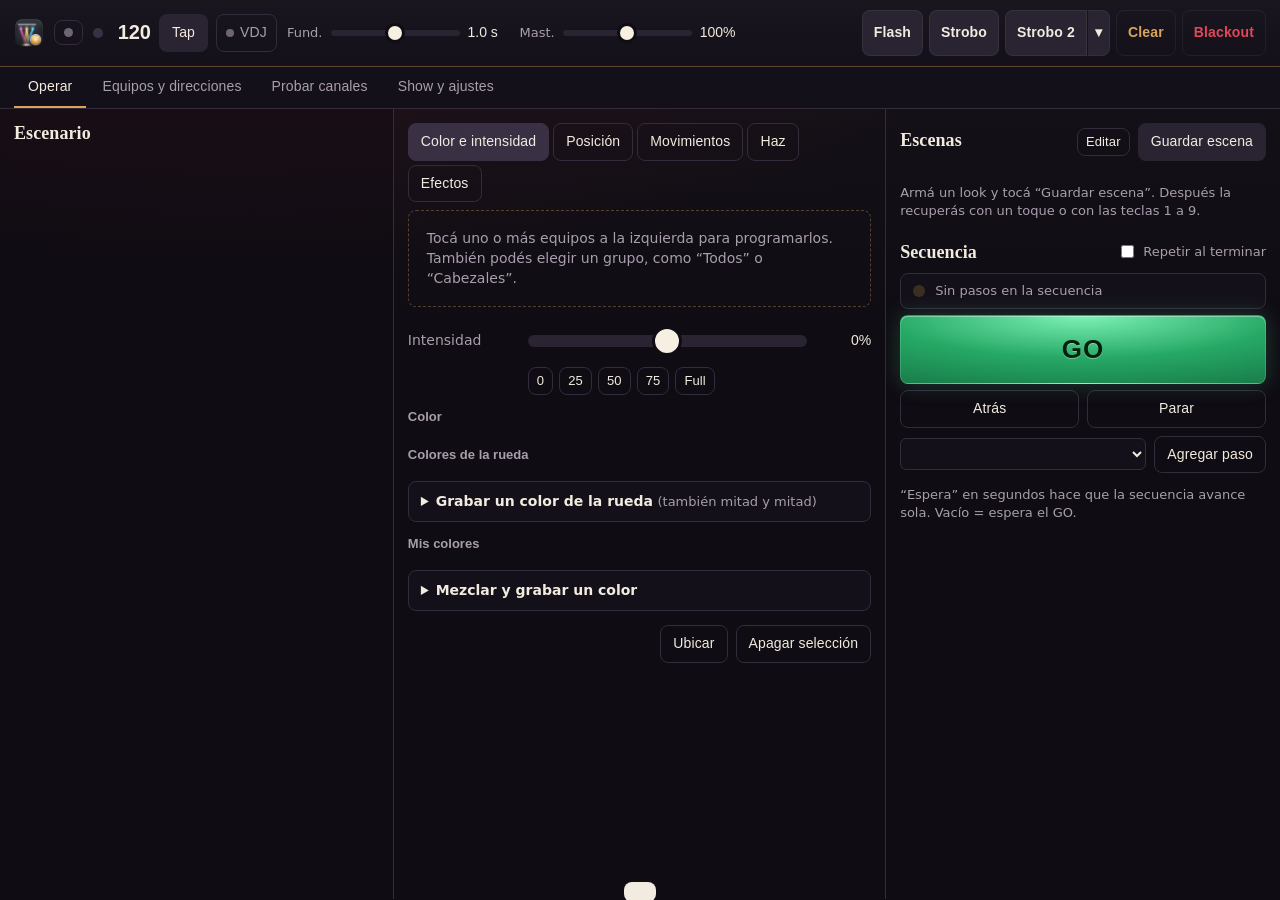
==== web/index.html @ a9be262e "Colores de la rueda con medios colores, mis colores, efectos nuevos y escenario con truss - Móviles:" ====
<!doctype html>
<html lang="es">
<head>
<meta charset="utf-8">
<meta name="viewport" content="width=device-width, initial-scale=1">
<meta name="theme-color" content="#0f0c13">
<title>Renacer LightShow</title>
<link rel="icon" type="image/png" href="favicon.png">
<link rel="apple-touch-icon" href="icono.png">
<link rel="stylesheet" href="style.css">
</head>
<body>

<header id="top">
  <div id="brand"><img src="icono.png" alt=""><span class="bname">Renacer LightShow</span></div>
  <button id="out" title="Estado de la interfaz DMX"><span class="dot"></span><span id="outLbl">Conectando…</span></button>

  <div class="topgroup" title="Tempo para los efectos">
    <span id="beat"></span><span id="bpm">120</span><span class="lbl bpmlbl">BPM</span>
    <button id="btnTap" title="Tocá al ritmo de la música (tecla T)">Tap</button>
    <button id="btnSync" class="syncbtn" aria-pressed="false" title="Seguir el tempo de VirtualDJ"><span class="sdot"></span>VDJ</button>
  </div>
  <div class="topgroup" title="Tiempo de fundido al cambiar de escena">
    <span class="lbl" data-short="Fund.">Fundido</span>
    <input type="range" id="fade" class="mini-range" min="0" max="10" step="0.1">
    <span id="fadeVal">1.0 s</span>
  </div>
  <div class="topgroup" title="Intensidad general de todas las luces">
    <span class="lbl" data-short="Mast.">Master</span>
    <input type="range" id="master" class="mini-range" min="0" max="1" step="0.01">
    <span id="masterVal">100%</span>
  </div>

  <div id="holds">
    <button id="btnFlash" title="Mantener: todo blanco a full (tecla F)">Flash</button>
    <button id="btnStrobe" title="Mantener: todo en strobo (tecla S)">Strobo</button>
    <span class="s2wrap">
      <button id="btnStrobe2" title="Mantener: strobo al ritmo que elijas (tecla A)">Strobo 2</button>
      <button id="btnS2Cfg" class="s2cfg" title="Ajustar el ritmo del Strobo 2" aria-expanded="false" aria-controls="s2Pop">▾</button>
      <div id="s2Pop" class="s2pop" hidden>
        <h3>Ritmo del Strobo 2</h3>
        <label class="row"><input type="radio" name="s2mode" value="sync"> Al tempo</label>
        <div class="row s2divs">
          <button class="small ghost" data-s2div="0.5">Cada 2 tiempos</button>
          <button class="small ghost" data-s2div="1">1 por tiempo</button>
          <button class="small ghost" data-s2div="2">2 por tiempo</button>
          <button class="small ghost" data-s2div="4">4 por tiempo</button>
        </div>
        <label class="row"><input type="radio" name="s2mode" value="free"> Libre</label>
        <div class="slider"><label for="s2hz">Velocidad</label><input type="range" id="s2hz" min="0.5" max="12" step="0.5"><output id="s2hzVal"></output></div>
        <label class="row"><input type="checkbox" id="s2white"> Destellos en blanco</label>
        <p class="hint" id="s2rate"></p>
      </div>
    </span>
    <button id="btnClear" title="Vuelve todo a cero, como recién abierto. Se puede deshacer.">Clear</button>
    <button id="btnBlackout" title="Apaga todo hasta que lo vuelvas a tocar (tecla B)">Blackout</button>
  </div>
</header>

<nav id="tabs">
  <button data-view="operar" class="on">Operar</button>
  <button data-view="patch">Equipos y direcciones</button>
  <button data-view="probar">Probar canales</button>
  <button data-view="show">Show y ajustes</button>
</nav>

<main>
  <!-- ======================================================= OPERAR -->
  <section id="operar" class="view on">
    <div class="col">
      <div class="colhead"><h2>Escenario</h2><span class="hint" id="selCount"></span></div>
      <div class="chips" id="groupChips"></div>
      <div id="tileGroups"></div>
    </div>

    <div class="col">
      <div id="progTabs">
        <button data-p="color" class="on">Color e intensidad</button>
        <button data-p="pos">Posición</button>
        <button data-p="mov">Movimientos</button>
        <button data-p="haz">Haz</button>
        <button data-p="fx">Efectos</button>
      </div>
      <p class="selkind" id="selKind"></p>
      <div class="emptysel" id="noSel">Tocá uno o más equipos a la izquierda para programarlos. También podés elegir un grupo, como “Todos” o “Cabezales”.</div>

      <div class="ppanel on" data-p="color">
        <div class="slider big"><label for="dim">Intensidad</label><input type="range" id="dim" min="0" max="1" step="0.005"><output id="dimVal">0%</output></div>
        <div class="pct">
          <button class="small ghost" data-dim="0">0</button>
          <button class="small ghost" data-dim="0.25">25</button>
          <button class="small ghost" data-dim="0.5">50</button>
          <button class="small ghost" data-dim="0.75">75</button>
          <button class="small ghost" data-dim="1">Full</button>
        </div>
        <div id="palBox">
          <h3>Color</h3>
          <div class="swatches" id="palette"></div>
        </div>

        <div id="wheelBox">
          <h3>Colores de la rueda</h3>
          <div class="swatches" id="wheelSw"></div>
          <details class="box recbox" id="wheelRec">
            <summary><b>Grabar un color de la rueda</b> <span class="hint">(también mitad y mitad)</span></summary>
            <p class="hint">Mové la rueda hasta ver el color que querés y ponele nombre. Para los medios colores elegí también el segundo.</p>
            <div class="row wdial">
              <button class="small ghost" data-wrstep="-5">−5</button><button class="small ghost" data-wrstep="-1">−1</button>
              <input type="range" min="0" max="255" value="0" id="wrVal" class="grow">
              <button class="small ghost" data-wrstep="1">+1</button><button class="small ghost" data-wrstep="5">+5</button>
              <output class="addr" id="wrOut">0</output>
            </div>
            <div class="row" style="margin-top:8px">
              <select id="wrC1"></select>
              <label class="hint" for="wrC2">y</label>
              <select id="wrC2"></select>
              <button id="btnWrSave">Grabar color</button>
              <button class="ghost" id="btnWrCancel">Cancelar</button>
            </div>
          </details>
        </div>

        <div id="mineBox">
          <h3>Mis colores</h3>
          <div class="swatches" id="mySw"></div>
          <details class="box recbox" id="mixRec">
            <summary><b>Mezclar y grabar un color</b></summary>
            <div class="slider"><label for="mixR">Rojo</label><input type="range" id="mixR" min="0" max="1" step="0.005" data-mix="r"><output></output></div>
            <div class="slider"><label for="mixG">Verde</label><input type="range" id="mixG" min="0" max="1" step="0.005" data-mix="g"><output></output></div>
            <div class="slider"><label for="mixB">Azul</label><input type="range" id="mixB" min="0" max="1" step="0.005" data-mix="b"><output></output></div>
            <div class="slider"><label for="mixW">Blanco</label><input type="range" id="mixW" min="0" max="1" step="0.005" data-mix="w"><output></output></div>
            <div class="row" style="margin-top:8px">
              <label class="hint" for="customColor">o elegilo acá</label>
              <input type="color" id="customColor" value="#ff00aa">
              <input type="text" id="mixName" placeholder="Nombre (ej. Lila suave)" class="grow">
              <button id="btnMixSave">Grabar color</button>
            </div>
          </details>
        </div>

        <div class="row" style="margin-top:12px">
          <span class="grow"></span>
          <button id="btnLocate" class="ghost" title="Prende la selección en blanco, a full y al frente">Ubicar</button>
          <button id="btnOff" class="ghost">Apagar selección</button>
        </div>
      </div>

      <div class="ppanel" data-p="pos">
        <p class="hint" id="posHint">Arrastrá dentro del recuadro para apuntar los cabezales elegidos. Horizontal = pan, vertical = tilt.</p>
        <div id="xy"><span class="ax" style="left:50%;bottom:4px;transform:translateX(-50%)">pan</span><span class="ax" style="left:6px;top:50%;transform:translateY(-50%)">tilt</span></div>
        <div class="slider" style="margin-top:12px"><label for="fan">Abanico</label><input type="range" id="fan" min="-1" max="1" step="0.01" value="0"><output id="fanVal">0</output></div>
        <div class="slider"><label for="pts">Velocidad mov.</label><input type="range" id="pts" min="0" max="1" step="0.01"><output id="ptsVal"></output></div>
        <div class="row" style="margin:6px 0 4px"><button class="ghost small" id="btnCenter">Centrar</button></div>
        <h3>Ajuste fino</h3>
        <div class="nudge" data-nudgebox></div>
        <h3>Posiciones guardadas</h3>
        <div class="row" id="positions"></div>
        <div class="row" style="margin-top:10px"><button id="btnSavePos" class="ghost">Guardar posición actual</button></div>
      </div>

      <div class="ppanel" data-p="mov">
        <div class="box warnbox" id="frontWarn">Antes de usar los movimientos, ajustá el frente al público (al final de esta pestaña). Se hace una sola vez y queda guardado.</div>
        <div class="colhead"><h3 style="margin:0">Vista desde el público</h3><span class="hint" id="movTarget"></span></div>
        <div id="audView" aria-label="Hacia dónde apunta cada cabezal, mirando desde el público">
          <span class="horizon"></span><span class="lbl l-front">altura del frente</span><span class="lbl l-floor">público</span>
        </div>
        <p class="hint">Elegí primero una posición y después un movimiento: cada cabezal se mueve alrededor de donde está. Podés cambiar de posición con el movimiento andando.</p>
        <h3>Posiciones</h3>
        <div class="layouts" id="layouts"></div>
        <div class="colhead" style="margin-top:14px"><h3 style="margin:0">Movimientos</h3><span class="row" style="gap:6px"><button class="ghost small" id="btnMovStack" aria-pressed="false" title="Prendido: cada movimiento nuevo se suma a los que ya andan (hasta 4)">Sumar movimientos</button><button class="ghost small" id="btnMovStop">Frenar movimiento</button></span></div>
        <div class="movgrid" id="movPresets"></div>
        <div id="movList"></div>

        <details class="box" id="frontBox">
          <summary><h2>Ajustar frente al público</h2><span class="hint" id="frontSummary"></span></summary>
          <ol class="steps">
            <li>Tocá <b>un</b> cabezal en el escenario.</li>
            <li>Apuntalo al centro del público, a la altura de la cabeza de la gente. Usá el recuadro de <a href="#" data-goto="pos">Posición</a> o estas flechas:
              <div class="nudge" data-nudgebox></div></li>
            <li><button id="btnFrontSave">Este es su frente</button> y repetí con el siguiente cabezal.</li>
          </ol>
          <div class="row" id="frontStatus"></div>
          <h3>Verificar direcciones</h3>
          <p class="hint">Mirando desde el público, cada botón tiene que mandar los cabezales hacia ese lado. Si alguno va al revés, tildá la opción de abajo.</p>
          <div class="row">
            <button class="ghost" data-ftest="-0.8,0">◀ Izquierda</button>
            <button class="ghost" data-ftest="0.8,0">Derecha ▶</button>
            <button class="ghost" data-ftest="0,0.8">▲ Arriba</button>
            <button class="ghost" data-ftest="0,-0.8">▼ Abajo</button>
            <button class="ghost" data-ftest="0,0">Al frente</button>
          </div>
          <div class="checks">
            <label><input type="checkbox" id="flipX"> Invertir izquierda y derecha</label>
            <label><input type="checkbox" id="flipY"> Invertir arriba y abajo</label>
            <label><input type="checkbox" id="revOrder"> El cabezal 1 está a la derecha</label>
          </div>
          <div class="slider"><label for="spanX">Apertura lateral</label><input type="range" id="spanX" min="15" max="120" step="1"><output id="spanXVal"></output></div>
          <div class="slider"><label for="spanY">Recorrido vertical</label><input type="range" id="spanY" min="10" max="80" step="1"><output id="spanYVal"></output></div>
          <p class="hint">Son los grados máximos hacia cada lado del frente. Colgados, los cabezales casi no suben más allá de la horizontal: ahí el programa achata el movimiento para que entre.</p>
        </details>
      </div>

      <div class="ppanel" data-p="haz">
        <div id="hazEmpty" class="hint">Los equipos elegidos no tienen rueda de color, gobos ni prisma.</div>
        <div id="hazCw"><h3>Rueda de color</h3><div class="slots" id="cwSlots"></div></div>
        <div id="hazGobo"><h3>Gobo</h3><div class="slots" id="goboSlots"></div></div>
        <div id="hazPrism"><h3>Prisma</h3><div class="slots" id="prismSlots"></div>
          <div class="slider"><label for="prot">Rotación</label><input type="range" id="prot" min="0" max="1" step="0.01"><output id="protVal"></output></div>
        </div>
        <div id="hazFocus"><div class="slider"><label for="focus">Foco</label><input type="range" id="focus" min="0" max="1" step="0.01"><output id="focusVal"></output></div></div>
        <div id="hazStrobe"><h3>Strobo del equipo</h3>
          <div class="slider"><label for="strobe">Velocidad</label><input type="range" id="strobe" min="0" max="1" step="0.01"><output id="strobeVal"></output></div>
          <p class="hint">En cero no hay strobo.</p>
        </div>
      </div>

      <div class="ppanel" data-p="fx">
        <h3 id="fxDimTitle" style="margin-top:4px">Intensidad</h3>
        <div class="fxpresets" id="fxDim"></div>
        <h3 id="fxColTitle">Color</h3>
        <div class="fxpresets" id="fxCol"></div>
        <p class="hint" id="fxNone"></p>
        <p class="hint" style="margin-top:14px">Los movimientos de los cabezales están en la pestaña <a href="#" data-goto="mov">Movimientos</a>.</p>
        <div class="colhead" style="margin-top:18px"><h2>Efectos activos</h2><button class="ghost small" id="btnFxClearSel">Quitar efectos de la selección</button></div>
        <div id="fxList"></div>
      </div>
    </div>

    <div class="col">
      <div class="colhead"><h2>Escenas</h2>
        <div class="row"><button class="ghost small" id="btnEditScenes">Editar</button><button id="btnSaveScene">Guardar escena</button></div>
      </div>
      <div class="scenes" id="scenes"></div>
      <p class="hint" id="scenesEmpty">Armá un look y tocá “Guardar escena”. Después la recuperás con un toque o con las teclas 1 a 9.</p>

      <div class="colhead" style="margin-top:22px"><h2>Secuencia</h2>
        <label class="hint row" style="gap:6px"><input type="checkbox" id="cueLoop"> Repetir al terminar</label>
      </div>
      <div class="standby" id="standby"><span class="lamp"></span><span id="nextCue">Sin pasos en la secuencia</span></div>
      <button id="go" title="Siguiente paso (barra espaciadora)">GO</button>
      <div class="row"><button class="ghost grow" id="btnBack">Atrás</button><button class="ghost grow" id="btnStopCues">Parar</button></div>
      <ol class="cues" id="cues"></ol>
      <div class="row"><select id="cueScene" class="grow"></select><button class="ghost" id="btnAddCue">Agregar paso</button></div>
      <p class="hint">“Espera” en segundos hace que la secuencia avance sola. Vacío = espera el GO.</p>
    </div>
  </section>

  <!-- ======================================================== PATCH -->
  <section id="patch" class="view">
    <div class="page">
      <p class="hint">Cada equipo escucha a partir de su dirección DMX. Tiene que coincidir con la que configuraste en el display del equipo (por ejemplo d001), y el equipo tiene que estar en el mismo modo de canales que su perfil (por ejemplo 12CH). Si el equipo usa más canales que el perfil, sus últimos canales se pisan con el equipo de al lado: es una causa típica de reseteos solos.</p>
      <div id="conflicts"></div>
      <table>
        <thead><tr><th></th><th>Nombre</th><th>Tipo</th><th>Dibujo</th><th>Dirección</th><th>Canales</th><th>Invertir</th><th></th></tr></thead>
        <tbody id="patchRows"></tbody>
      </table>
      <div class="dmxbar" id="dmxbar" title="Uso del universo DMX (512 canales)"></div>
      <div class="box">
        <h2>Agregar equipos</h2>
        <div class="row" style="margin-top:10px">
          <select id="addProfile" class="grow"></select>
          <label class="hint">Cantidad <input type="number" id="addCount" min="1" max="32" value="1"></label>
          <label class="hint">Desde dirección <input type="number" id="addAddr" min="1" max="512" placeholder="auto"></label>
          <input type="text" id="addName" placeholder="Nombre (opcional)">
          <button id="btnAddFix">Agregar</button>
        </div>
        <p class="hint" id="addNote"></p>
      </div>
    </div>
  </section>

  <!-- ======================================================= PROBAR -->
  <section id="probar" class="view">
    <div class="page">
      <p class="hint">Mové cada canal y mirá qué hace el equipo. Si la función no coincide, cambiala en la lista y guardá el perfil. Mientras probás, estos valores pisan a todo lo demás.</p>
      <div class="row">
        <select id="testFix" class="grow"></select>
        <button class="ghost" id="btnTestClear">Soltar todos los canales</button>
      </div>
      <div id="profNote" class="box"></div>
      <div id="chRows"></div>
      <div class="row" id="chTools" style="margin-top:10px"></div>
      <div class="grid2" id="wheelEditors"></div>
      <div class="box" id="strobeEdit"></div>
      <div class="box" id="prismEdit"></div>
      <div class="row" style="margin-top:12px">
        <button id="btnSaveProfile">Guardar perfil</button>
        <input type="text" id="newProfileName" placeholder="Nombre para guardarlo como perfil nuevo">
        <button class="ghost" id="btnSaveProfileAs">Guardar como nuevo</button>
      </div>
      <div class="box">
        <h2>Canal suelto</h2>
        <div class="row" style="margin-top:8px">
          <label class="hint">Dirección <input type="number" id="rawAddr" min="1" max="512" value="1"></label>
          <input type="range" id="rawVal" min="0" max="255" value="0" class="grow">
          <output id="rawValOut" class="addr">0</output>
        </div>
      </div>
    </div>
  </section>

  <!-- ========================================================= SHOW -->
  <section id="show" class="view">
    <div class="page grid2">
      <div>
        <div class="box">
          <h2>Show abierto</h2>
          <div class="row" style="margin-top:10px">
            <input type="text" id="showName" class="grow">
            <button id="btnSaveAs">Guardar con este nombre</button>
          </div>
          <p class="hint">Se guarda solo cada pocos segundos. La carpeta es <span id="dataDir"></span>.</p>
        </div>
        <div class="box">
          <h2>Mis shows</h2>
          <table><tbody id="showRows"></tbody></table>
          <div class="row" style="margin-top:12px">
            <input type="text" id="newShowName" placeholder="Nombre del show nuevo" class="grow">
            <button class="ghost" id="btnNewMine">Nuevo con mis equipos</button>
            <button class="ghost" id="btnNewEmpty">Nuevo vacío</button>
          </div>
        </div>
      </div>
      <div>
        <div class="box">
          <h2>Salida DMX</h2>
          <p id="outDetail" class="hint"></p>
          <div class="row">
            <select id="outKind">
              <option value="auto">Automático (recomendado)</option>
              <option value="d2xx">Interfaz USB (driver FTDI)</option>
              <option value="serial">Interfaz USB (puerto COM)</option>
              <option value="sim">Simulador, sin interfaz</option>
            </select>
            <button class="ghost" id="btnReconnect">Reconectar</button>
          </div>
          <div class="row" style="margin-top:8px">
            <label class="hint" for="outRate">Ritmo de envío</label>
            <select id="outRate">
              <option value="normal">Normal (30 por segundo)</option>
              <option value="seguro">Seguro (20 por segundo)</option>
            </select>
          </div>
          <p class="hint">Si algún equipo se resetea o tiembla con el ritmo normal, probá el seguro.</p>
          <p class="hint">Cerrá QLC+, FreeStyler o MagicQ antes: la interfaz solo puede usarla un programa a la vez.</p>
        </div>
        <div class="box">
          <h2>Tempo desde VirtualDJ</h2>
          <p class="hint" id="syncDetail"></p>
          <ol class="steps">
            <li>En VirtualDJ: <b>Settings → Options</b> y buscá <b>os2l</b>. Poné <b>os2l</b> en <b>yes</b> y <b>os2lDirectIp</b> en <b>127.0.0.1:<span id="syncPort">9996</span></b>.</li>
            <li>En <b>Settings → Controllers → Keyboard</b>, agregá una tecla (por ejemplo F12) con la acción <code>os2l_button "renacer" on</code>.</li>
            <li>Con Renacer LightShow abierto, tocá esa tecla una vez en VirtualDJ. VirtualDJ se conecta recién cuando recibe un comando OS2L; después manda el pulso solo.</li>
            <li>Prendé el botón <b>VDJ</b> (al lado de Tap). Si cerrás y abrís Renacer LightShow, volvé a tocar la tecla.</li>
          </ol>
        </div>
        <div class="box">
          <h2>Control desde el celular</h2>
          <label class="row" style="margin-top:8px"><input type="checkbox" id="remote"> Permitir controlar desde otros equipos de la red Wi-Fi</label>
          <p class="hint" id="remoteHint"></p>
        </div>
        <div class="box">
          <h2>Atajos de teclado</h2>
          <dl class="keys">
            <dt><span class="kbd">Espacio</span></dt><dd>GO de la secuencia</dd>
            <dt><span class="kbd">1</span>…<span class="kbd">9</span></dt><dd>Escenas 1 a 9</dd>
            <dt><span class="kbd">T</span></dt><dd>Tap de tempo</dd>
            <dt><span class="kbd">F</span> / <span class="kbd">S</span> / <span class="kbd">A</span></dt><dd>Flash, strobo y Strobo 2 (mientras la mantenés apretada)</dd>
            <dt><span class="kbd">H</span></dt><dd>Humo (mientras la mantenés apretada)</dd>
            <dt><span class="kbd">B</span></dt><dd>Blackout</dd>
            <dt><span class="kbd">Ctrl</span> + <span class="kbd">A</span></dt><dd>Seleccionar todos</dd>
            <dt><span class="kbd">Esc</span></dt><dd>Deseleccionar</dd>
          </dl>
        </div>
        <div class="row"><button class="danger ghost" id="btnQuit">Apagar luces y cerrar el programa</button></div>
        <p class="hint" id="appVersion"></p>
        <p class="hint">Cerrar la ventana no apaga el programa: sigue manejando las luces de fondo. Al abrir una versión nueva, la anterior se cierra sola.</p>
      </div>
    </div>
  </section>
</main>

<div id="toast"></div>
<div id="lost"><div><h2 style="color:var(--text);font-size:20px">Se perdió la conexión con el programa</h2><p class="hint">Si lo cerraste, volvé a abrirlo. Reintentando…</p></div></div>
<script src="app.js"></script>
</body>
</html>
---- web/style.css ----
:root {
  --base: #0f0c13;
  --panel: #1a1520;
  --panel-2: #141019;
  --ctrl: #2a2331;
  --ctrl-hi: #3a3044;
  --line: #342b3d;
  --text: #f2ebdf;
  --muted: #a99ead;
  --dim: #6e6475;
  --amber: #d9a55b;
  --amber-ink: #241504;
  --red: #e0475a;
  --ok: #4fd18b;
  --warn: #f0c46a;
  --velvet: #5c1624;
  --velvet-hi: #7d2233;
  --num: "Bahnschrift", "DIN Alternate", "Roboto Condensed", "Arial Narrow", sans-serif;
  --body: "Segoe UI Variable Text", "Segoe UI", system-ui, -apple-system, sans-serif;
  --stage: "Sitka Heading", "Sitka Banner", "Constantia", "Cambria", Georgia, serif;
  --r: 8px;
}

* { box-sizing: border-box; }
html, body { margin: 0; height: 100%; }
body {
  background: var(--base);
  color: var(--text);
  font: 14px/1.4 var(--body);
  -webkit-user-select: none;
  user-select: none;
  overflow: hidden;
}
input, select, textarea, button { font: inherit; color: inherit; }
button {
  background: var(--ctrl);
  border: 1px solid transparent;
  border-radius: var(--r);
  padding: 8px 12px;
  cursor: pointer;
  font-family: var(--num);
  font-size: 14px;
  letter-spacing: .01em;
  touch-action: manipulation;
}
button:hover { background: var(--ctrl-hi); }
button:active { transform: translateY(1px); }
button:focus-visible, input:focus-visible, select:focus-visible, textarea:focus-visible {
  outline: 2px solid var(--amber); outline-offset: 2px;
}
button.on { background: var(--amber); color: var(--amber-ink); }
button.ghost { background: transparent; border-color: var(--line); }
button.ghost:hover { background: var(--ctrl); }
button.small { padding: 4px 8px; font-size: 13px; }
button.danger { color: var(--red); }
button[disabled] { opacity: .35; cursor: default; }
input[type=text], input[type=number], select, textarea {
  background: var(--panel-2);
  border: 1px solid var(--line);
  border-radius: 6px;
  padding: 6px 8px;
  -webkit-user-select: text; user-select: text;
}
input[type=number] { width: 76px; font-family: var(--num); }
textarea { width: 100%; min-height: 110px; font-family: var(--num); resize: vertical; }
h2 { font: 600 15px/1.2 var(--num); margin: 0; color: var(--muted); letter-spacing: .02em; }
h3 { font: 600 13px/1.2 var(--num); margin: 14px 0 8px; color: var(--muted); }
.muted { color: var(--muted); }
.hint { color: var(--muted); font-size: 13px; }
.row { display: flex; gap: 8px; align-items: center; flex-wrap: wrap; }
.grow { flex: 1; }

/* sliders */
input[type=range] {
  -webkit-appearance: none; appearance: none;
  height: 28px; background: transparent; width: 100%; margin: 0; cursor: pointer;
}
input[type=range]::-webkit-slider-runnable-track { height: 6px; border-radius: 3px; background: var(--ctrl); }
input[type=range]::-moz-range-track { height: 6px; border-radius: 3px; background: var(--ctrl); }
input[type=range]::-webkit-slider-thumb {
  -webkit-appearance: none; width: 20px; height: 20px; margin-top: -7px;
  border-radius: 50%; background: var(--text); border: 3px solid var(--base);
}
input[type=range]::-moz-range-thumb { width: 16px; height: 16px; border-radius: 50%; background: var(--text); border: 3px solid var(--base); }
.slider { display: grid; grid-template-columns: 110px 1fr 54px; gap: 10px; align-items: center; margin: 4px 0; }
.slider label { color: var(--muted); }
.slider output { font-family: var(--num); text-align: right; font-variant-numeric: tabular-nums; }
.slider.big input[type=range] { height: 40px; }
.slider.big input[type=range]::-webkit-slider-runnable-track { height: 12px; border-radius: 6px; }
.slider.big input[type=range]::-webkit-slider-thumb { width: 30px; height: 30px; margin-top: -9px; }

/* ---------------------------------------------------------- barra ---- */
#top {
  display: flex; align-items: center; gap: 14px; padding: 10px 14px;
  background: var(--panel-2); border-bottom: 1px solid var(--line); flex-wrap: wrap;
}
#brand { font: 600 18px var(--num); letter-spacing: .02em; display: flex; align-items: center; gap: 8px; }
#brand .lamp { width: 14px; height: 14px; border-radius: 50%; background: var(--amber); box-shadow: 0 0 12px var(--amber); }
#out {
  display: flex; align-items: center; gap: 6px; font-size: 13px; color: var(--muted);
  background: transparent; border: 1px solid var(--line); padding: 5px 10px;
  font-family: var(--body);
}
#out .dot { width: 9px; height: 9px; border-radius: 50%; background: var(--dim); }
#out.ok .dot { background: var(--ok); box-shadow: 0 0 8px var(--ok); }
#out.sim .dot { background: var(--warn); }
#out.err .dot { background: var(--red); }
.topgroup { display: flex; align-items: center; gap: 8px; }
.topgroup .lbl { color: var(--muted); font-size: 13px; }
#bpm { font: 600 22px var(--num); min-width: 54px; text-align: right; font-variant-numeric: tabular-nums; }
#beat { width: 10px; height: 10px; border-radius: 50%; background: var(--ctrl-hi); }
#beat.hit { background: var(--amber); box-shadow: 0 0 10px var(--amber); }
.mini-range { width: 130px; }
#fadeVal, #masterVal { font-family: var(--num); min-width: 42px; font-variant-numeric: tabular-nums; }
#holds { margin-left: auto; display: flex; gap: 8px; }
#holds button { min-width: 82px; padding: 12px 14px; font-weight: 600; }
#holds button.held { background: #fff; color: #000; box-shadow: 0 0 22px rgba(255,255,255,.55); }
#btnStrobe.held { animation: strobe .12s steps(2) infinite; }
@keyframes strobe { 50% { background: var(--ctrl); color: var(--text); } }
#btnHumo.held { background: #cfd3e6; }
#btnBlackout { color: var(--red); border-color: rgba(255,77,94,.4); background: transparent; }
#btnBlackout.on { background: var(--red); color: #fff; box-shadow: 0 0 18px rgba(255,77,94,.6); }

/* pestañas */
#tabs { display: flex; gap: 2px; padding: 0 14px; background: var(--panel-2); border-bottom: 1px solid var(--line); }
#tabs button {
  background: transparent; border-radius: 0; border: 0; border-bottom: 2px solid transparent;
  padding: 10px 14px; color: var(--muted);
}
#tabs button.on { color: var(--text); border-bottom-color: var(--amber); background: transparent; }
main { height: calc(100% - 110px); }
.view { display: none; height: 100%; overflow: auto; }
.view.on { display: block; }

/* ---------------------------------------------------------- operar ---- */
#operar.on { display: grid; grid-template-columns: minmax(290px, 1fr) minmax(380px, 1.25fr) minmax(300px, 1fr); }
.col { padding: 14px; overflow: auto; border-right: 1px solid var(--line); min-height: 0; }
.col:last-child { border-right: 0; }
.colhead { display: flex; align-items: baseline; justify-content: space-between; gap: 8px; margin-bottom: 10px; }
.chips { display: flex; flex-wrap: wrap; gap: 6px; margin-bottom: 12px; }
.chips button { padding: 6px 10px; font-size: 13px; }

/* (las fichas de equipos ahora viven en el escenario, más abajo) */

/* programar */
#progTabs { display: flex; gap: 4px; margin-bottom: 14px; flex-wrap: wrap; }
#progTabs button { background: transparent; border: 1px solid var(--line); }
#progTabs button.on { background: var(--ctrl-hi); border-color: var(--ctrl-hi); color: var(--text); }
.ppanel { display: none; }
.ppanel.on { display: block; }
.emptysel {
  border: 1px dashed var(--line); border-radius: var(--r); padding: 18px; color: var(--muted);
  margin-bottom: 14px; text-align: left;
}
.swatches { display: grid; grid-template-columns: repeat(auto-fill, minmax(62px, 1fr)); gap: 8px; }
.swatch {
  height: 52px; border-radius: var(--r); border: 2px solid transparent; padding: 0;
  display: flex; align-items: flex-end; justify-content: flex-start;
  background: var(--sw); color: rgba(0,0,0,.75); font-size: 12px; font-family: var(--body);
}
.swatch span { padding: 3px 6px; }
.swatch:hover { background: var(--sw); border-color: #fff; }
.slots { display: flex; flex-wrap: wrap; gap: 6px; }
.slots button { display: flex; align-items: center; gap: 6px; }
.slots .chip { width: 14px; height: 14px; border-radius: 50%; border: 1px solid rgba(255,255,255,.3); }
.pct { display: flex; gap: 6px; margin: 6px 0 14px 120px; }

#xy {
  position: relative; width: 100%; max-width: 440px; aspect-ratio: 1.5; border-radius: 10px;
  background:
    linear-gradient(var(--line) 1px, transparent 1px) 0 0 / 25% 25%,
    linear-gradient(90deg, var(--line) 1px, transparent 1px) 0 0 / 16.66% 25%,
    var(--panel-2);
  border: 1px solid var(--line); touch-action: none; cursor: crosshair;
}
#xy .pt { position: absolute; width: 16px; height: 16px; margin: -8px 0 0 -8px; border-radius: 50%; border: 2px solid var(--amber); background: rgba(255,181,74,.25); pointer-events: none; }
#xy .ax { position: absolute; font-size: 11px; color: var(--dim); }

.fxgrid { display: grid; grid-template-columns: repeat(auto-fill, minmax(118px, 1fr)); gap: 8px; }
.fxgrid button { padding: 12px 8px; text-align: left; }
.fxgrid button small { display: block; font-family: var(--body); font-size: 12px; color: var(--muted); margin-top: 2px; }
.fxcard { border: 1px solid var(--line); border-radius: var(--r); padding: 10px 12px; margin: 8px 0; background: var(--panel-2); }
.fxcard .row { justify-content: space-between; }
.fxcard .slider { grid-template-columns: 96px 1fr 50px; }
.fxcard input[type=color] { width: 40px; height: 30px; border: 0; padding: 0; background: none; }

/* escenas */
.scenes { display: grid; grid-template-columns: repeat(auto-fill, minmax(112px, 1fr)); gap: 8px; }
.scene {
  position: relative; text-align: left; padding: 12px 10px 10px 14px; min-height: 58px;
  background: var(--panel); font-family: var(--body); overflow: hidden;
}
.scene::before { content: ""; position: absolute; left: 0; top: 0; bottom: 0; width: 5px; background: var(--sc); }
.scene .k { position: absolute; right: 8px; top: 6px; font: 600 11px var(--num); color: var(--dim); }
.scene.last { outline: 1px solid var(--amber); }
.scene .tools { display: flex; flex-wrap: wrap; gap: 4px; margin-top: 8px; }
.scene .tools button { padding: 3px 6px; font-size: 12px; }
#go {
  width: 100%; padding: 18px; font: 700 26px var(--num); letter-spacing: .04em;
  background: var(--ok); color: #062615; margin: 6px 0;
}
#go:hover { filter: brightness(1.08); background: var(--ok); }
.cues { list-style: none; margin: 8px 0; padding: 0; counter-reset: cue; }
.cue {
  display: grid; grid-template-columns: 26px 1fr auto; gap: 8px; align-items: center;
  padding: 8px; border-radius: var(--r); background: var(--panel); margin-bottom: 6px;
}
.cue.cur { background: var(--ctrl-hi); box-shadow: inset 3px 0 0 var(--ok); }
.cue .n { font: 600 15px var(--num); color: var(--muted); text-align: center; }
.cue .meta { display: flex; gap: 8px; align-items: center; flex-wrap: wrap; font-size: 13px; color: var(--muted); }
.cue .meta input { width: 58px; padding: 3px 6px; }
.cue select { max-width: 100%; }

/* ----------------------------------------------------- otras vistas ---- */
.page { padding: 18px 22px; max-width: 1180px; }
.page > p { max-width: 74ch; }
table { border-collapse: collapse; width: 100%; }
th, td { padding: 8px; border-bottom: 1px solid var(--line); text-align: left; vertical-align: middle; }
th { color: var(--muted); font: 600 13px var(--num); }
td input[type=text] { width: 100%; }
.addr { font: 600 15px var(--num); }
.box { border: 1px solid var(--line); border-radius: var(--r); padding: 14px; margin: 14px 0; background: var(--panel-2); }
.warnbox { border-color: rgba(255,209,102,.5); color: var(--warn); }
.errbox { border-color: rgba(255,77,94,.5); color: #ffb3bb; }
.dmxbar { display: grid; grid-template-columns: repeat(64, 1fr); gap: 1px; margin-top: 10px; }
.dmxbar i { height: 10px; background: var(--ctrl); }
.dmxbar i.u { background: var(--amber); opacity: .7; }
.dmxbar i.x { background: var(--red); }
.chrow { display: grid; grid-template-columns: 44px 54px minmax(160px, 220px) 1fr 44px; gap: 10px; align-items: center; padding: 6px 0; border-bottom: 1px solid var(--line); }
.chrow .v { font-family: var(--num); text-align: right; }
.chrow.live { background: rgba(255,181,74,.07); }
.grid2 { display: grid; grid-template-columns: 1fr 1fr; gap: 14px; }
.kbd { font: 600 12px var(--num); border: 1px solid var(--line); border-radius: 4px; padding: 1px 6px; color: var(--text); }
dl.keys { display: grid; grid-template-columns: max-content 1fr; gap: 6px 14px; margin: 0; }
dl.keys dd { margin: 0; color: var(--muted); }

#toast {
  position: fixed; left: 50%; bottom: 22px; transform: translateX(-50%) translateY(120%);
  background: var(--text); color: var(--base); padding: 10px 16px; border-radius: var(--r);
  transition: transform .2s; max-width: 90vw; z-index: 50; font-weight: 500;
}
#toast.show { transform: translateX(-50%) translateY(0); }
#toast.err { background: var(--red); color: #fff; }
#lost {
  display: none; position: fixed; inset: 0; background: rgba(10,8,16,.85); z-index: 60;
  align-items: center; justify-content: center; text-align: center; padding: 20px;
}
#lost.show { display: flex; }

@media (max-width: 1100px) {
  body { overflow: auto; }
  main { height: auto; }
  #operar.on { display: block; }
  .col { border-right: 0; border-bottom: 1px solid var(--line); }
  #holds { margin-left: 0; width: 100%; }
  #holds button { flex: 1; min-width: 0; }
  .grid2 { grid-template-columns: 1fr; }
  .view { height: auto; overflow: visible; }
}
@media (max-width: 560px) {
  .slider { grid-template-columns: 84px 1fr 44px; }
  .pct { margin-left: 0; }
  .chrow { grid-template-columns: 34px 44px 1fr 40px; }
  .chrow .fn { grid-column: 1 / -1; }
  .mini-range { width: 90px; }
}
@media (prefers-reduced-motion: reduce) {
  #btnStrobe.held, .tile.strobing .beam { animation: none; }
  #toast { transition: none; }
}
.fxcard label.row { justify-content: flex-start; }

/* =====================================================================
   Tema teatral — Renacer LightShow
   ===================================================================== */
body {
  background:
    radial-gradient(120% 70% at 18% -10%, rgba(93, 22, 36, .28), transparent 60%),
    var(--base);
}
h2 { font: 600 18px/1.15 var(--stage); color: var(--text); letter-spacing: .005em; }
h3 { color: var(--muted); }
button.on { background: var(--amber); color: var(--amber-ink); }
input[type=range]::-webkit-slider-thumb { background: #f6efe2; }
input[type=range]:active::-webkit-slider-thumb { background: var(--amber); }

/* marquesina */
#top {
  background:
    linear-gradient(180deg, rgba(255, 255, 255, .025), transparent),
    var(--panel-2);
  border-bottom: 1px solid rgba(217, 165, 91, .35);
  box-shadow: 0 1px 0 rgba(0, 0, 0, .6);
}
#brand { font: 600 21px/1 var(--stage); letter-spacing: .01em; gap: 10px; }
#brand img { width: 30px; height: 30px; display: block; }
#brand small { font: 400 12px var(--num); color: var(--amber); letter-spacing: .04em; margin-left: 2px; }
#tabs { background: var(--panel-2); border-bottom: 1px solid var(--line); }
#tabs button.on { border-bottom-color: var(--amber); }
#holds button { border: 1px solid rgba(255, 255, 255, .06); }

/* columnas */
.col { background: transparent; }
.col + .col { background: linear-gradient(180deg, rgba(255, 255, 255, .015), transparent 30%); }

/* ------------------------------------------------------------ escenario */
.stage {
  position: relative; isolation: isolate; overflow: hidden;
  border-radius: 10px; padding: 64px 26px 0;
  background:
    radial-gradient(90% 60% at 50% 100%, rgba(217, 165, 91, .07), transparent 70%),
    linear-gradient(180deg, #0b090e, #120e16 70%, #0b090e);
  border: 1px solid #261f2c;
  box-shadow: inset 0 0 40px rgba(0, 0, 0, .7);
  --smoke: 0;
}
/* bambalinón con pliegues y festón */
.stage .valance {
  position: absolute; left: 0; right: 0; top: 0; height: 30px; z-index: 6; pointer-events: none;
  background:
    repeating-linear-gradient(90deg, rgba(0, 0, 0, .28) 0 3px, transparent 3px 9px, rgba(255, 255, 255, .05) 9px 11px, transparent 11px 16px),
    linear-gradient(180deg, var(--velvet-hi), var(--velvet) 55%, #3c0d17);
  -webkit-mask: linear-gradient(#000, #000) top / 100% 16px no-repeat,
                radial-gradient(circle at 50% 0, #000 13px, transparent 14px) 0 16px / 30px 14px repeat-x;
          mask: linear-gradient(#000, #000) top / 100% 16px no-repeat,
                radial-gradient(circle at 50% 0, #000 13px, transparent 14px) 0 16px / 30px 14px repeat-x;
  filter: drop-shadow(0 3px 4px rgba(0, 0, 0, .6));
}
/* patas del telón */
.stage .leg {
  position: absolute; top: 0; bottom: 0; width: 16px; z-index: 5; pointer-events: none;
  background:
    repeating-linear-gradient(90deg, rgba(0, 0, 0, .35) 0 2px, transparent 2px 5px, rgba(255, 255, 255, .05) 5px 6px, transparent 6px 8px),
    linear-gradient(180deg, var(--velvet), #33090f);
}
.stage .leg.l { left: 0; border-right: 1px solid rgba(0, 0, 0, .5); }
.stage .leg.r { right: 0; border-left: 1px solid rgba(0, 0, 0, .5); }
/* neblina: se espesa cuando hay humo */
.stage .haze {
  position: absolute; inset: 0; z-index: 0; pointer-events: none;
  background:
    radial-gradient(40% 30% at 25% 60%, rgba(200, 190, 220, .05), transparent 70%),
    radial-gradient(45% 35% at 75% 45%, rgba(200, 190, 220, .05), transparent 70%);
  opacity: calc(.5 + var(--smoke) * 2.2);
  transition: opacity 1.2s;
}
.rig { position: relative; z-index: 2; margin: 0 0 62px; }
.rig .truss {
  position: relative; height: 9px; margin: 0 -4px; border-radius: 2px;
  background:
    repeating-linear-gradient(45deg, transparent 0 5px, rgba(20, 16, 24, .9) 5px 6.5px, transparent 6.5px 11px),
    linear-gradient(180deg, #8d8678, #4b463f);
  box-shadow: 0 2px 3px rgba(0, 0, 0, .6);
}
.rig .tag {
  position: absolute; left: 4px; top: -21px; font: 500 12px var(--num); color: var(--muted);
  letter-spacing: .02em; padding: 1px 6px; border-radius: 4px; background: rgba(12, 9, 15, .75);
}
.fixrow { display: flex; justify-content: space-evenly; gap: 2px; }
.rig.floor-rig { margin: 0; padding: 16px 0 10px; }
.rig.floor-rig .fixrow { justify-content: flex-start; gap: 12px; padding-left: 10px; }

.tile {
  --c: #000; --d: 0; --rot: 0deg; --tl: 1; --len: 200px; --spread: .5;
  position: relative; flex: 1 1 0; min-width: 30px; max-width: 70px; padding: 0;
  background: none; border: 0; border-radius: 8px;
  display: flex; flex-direction: column; align-items: center;
  font-family: var(--num); color: var(--muted);
}
.tile:hover { background: none; }
.tile .body { position: relative; z-index: 3; width: 100%; max-width: 50px; height: auto; overflow: visible; }
.tile .metal { fill: #57505e; }
.tile .metal2 { fill: #2b2531; stroke: #5a5163; stroke-width: 1; }
.tile .clamp { fill: #8d8678; }
.tile .lens {
  fill: var(--c); opacity: calc(.12 + var(--d) * .88);
  filter: drop-shadow(0 0 calc(var(--d) * 6px) var(--c));
}
.tile .nm { position: relative; z-index: 3; font: 600 12px var(--num); margin-top: 2px; text-shadow: 0 1px 2px #000; }
.tile.sel .nm { color: var(--amber); }
.tile.sel .body .metal2 { stroke: var(--amber); stroke-width: 2; }
.tile.sel::before {
  content: ""; position: absolute; z-index: 2; left: 50%; top: -6px; width: 46px; height: 46px; transform: translateX(-50%);
  border-radius: 50%; background: radial-gradient(circle, rgba(217, 165, 91, .28), transparent 70%);
}
.tile:focus-visible { outline: 2px solid var(--amber); outline-offset: 2px; }
/* el haz */
.tile .beam {
  position: absolute; z-index: 1; left: 50%; top: 30px; pointer-events: none;
  width: calc(var(--len) * var(--spread) * var(--tl)); height: calc(var(--len) * var(--tl));
  transform: translateX(-50%) rotate(var(--rot)); transform-origin: 50% 0;
  clip-path: polygon(calc(50% - 4px) 0, calc(50% + 4px) 0, 100% 100%, 0 100%);
  background: linear-gradient(180deg, var(--c) 0%, color-mix(in srgb, var(--c) 55%, transparent) 45%, transparent 96%);
  opacity: calc(var(--d) * (.5 + var(--smoke, 0) * .22));
  mix-blend-mode: screen; filter: blur(1px);
  transition: transform .12s linear;
}
.tile.mover .beam { --spread: .17; top: 33px; }
.tile.t-strobo .beam { --spread: .9; top: 22px; }
.tile.t-humo .beam { display: none; }
.tile.strobing .beam, .tile.strobing .lens { animation: strobe-beam .1s steps(2) infinite; }
@keyframes strobe-beam { 50% { opacity: 0; } }

/* piso */
.stage .apron {
  position: relative; z-index: 0; height: 104px; margin: 0 -26px 0;
  border-top: 1px solid rgba(217, 165, 91, .45);
  background: linear-gradient(180deg, #19141d, #0c0a0f);
  overflow: hidden;
}
.stage .apron::before {
  content: ""; position: absolute; inset: 0 -40%;
  background: repeating-linear-gradient(90deg, rgba(255, 255, 255, .035) 0 1px, transparent 1px 34px);
  transform: perspective(160px) rotateX(48deg); transform-origin: 50% 0;
}
.stage .apron .rig { margin: 0; }

/* ----------------------------------------------------- escenas y cue light */
.scene {
  background: linear-gradient(180deg, color-mix(in srgb, var(--sc) 16%, var(--panel)), var(--panel) 70%);
  border: 1px solid rgba(255, 255, 255, .05);
  padding: 14px 10px 10px 12px;
}
.scene::before { left: 0; right: 0; top: 0; bottom: auto; width: auto; height: 4px; }
.scene.last { outline: 1px solid var(--amber); box-shadow: 0 0 14px rgba(217, 165, 91, .25); }
.scene:hover { background: linear-gradient(180deg, color-mix(in srgb, var(--sc) 26%, var(--panel)), var(--panel) 75%); }

.standby {
  display: flex; align-items: center; gap: 10px; margin-top: 4px;
  padding: 8px 12px; border-radius: var(--r); background: var(--panel-2); border: 1px solid var(--line);
  font-size: 13px; color: var(--muted);
}
.standby .lamp { width: 12px; height: 12px; border-radius: 50%; background: #3b3020; flex: none; }
.standby.armed .lamp { background: var(--amber); box-shadow: 0 0 10px var(--amber); }
.standby.armed { color: var(--text); }
.standby b { font-weight: 600; color: var(--text); }
#go {
  position: relative;
  background: radial-gradient(120% 140% at 50% 0, #7cf2b4, #26a865 45%, #136a3e);
  color: #04200f; border: 1px solid rgba(255, 255, 255, .15);
  box-shadow: 0 0 22px rgba(79, 209, 139, .25), inset 0 1px 0 rgba(255, 255, 255, .35);
  text-shadow: 0 1px 0 rgba(255, 255, 255, .35);
}
#go:hover { background: radial-gradient(120% 140% at 50% 0, #8cf7c0, #2bb56d 45%, #157443); }
.cue.cur { box-shadow: inset 3px 0 0 var(--ok), 0 0 0 1px rgba(79, 209, 139, .25); }

/* fichas de efectos y panel vacío */
.fxcard { background: linear-gradient(180deg, rgba(255, 255, 255, .02), transparent), var(--panel-2); }
.emptysel { border-color: rgba(217, 165, 91, .35); }
.swatch { box-shadow: inset 0 -18px 18px -14px rgba(0, 0, 0, .35); }

@media (max-width: 1100px) {
  .stage { padding: 58px 18px 0; }
  .rig { margin-bottom: 48px; }
}
@media (prefers-reduced-motion: reduce) {
  .tile .beam { transition: none; }
  .stage .haze { transition: none; }
  .tile.strobing .beam, .tile.strobing .lens { animation: none; }
}

/* ---------------------------------------------------------- Clear */
#btnClear { background: transparent; border-color: rgba(217, 165, 91, .45); color: var(--amber); }
#btnClear:hover { background: rgba(217, 165, 91, .12); }
#toast { display: flex; align-items: center; gap: 12px; }
#toast button { background: var(--base); color: var(--text); }

/* ---------------------------------------------------------- Movimientos */
#audView {
  position: relative; width: 100%; aspect-ratio: 2.4; margin: 6px 0 4px; border-radius: 10px; overflow: hidden;
  background:
    linear-gradient(180deg, transparent 50%, rgba(217, 165, 91, .05) 75%, rgba(217, 165, 91, .1)),
    radial-gradient(60% 90% at 50% 50%, #1a1520, #0d0a10);
  border: 1px solid var(--line);
}
#audView .horizon { position: absolute; left: 4%; right: 4%; top: 50%; border-top: 1px dashed rgba(242, 235, 223, .18); }
#audView .lbl { position: absolute; font-size: 11px; color: var(--dim); }
#audView .l-front { left: 6px; top: calc(50% - 16px); }
#audView .l-floor { left: 50%; bottom: 4px; transform: translateX(-50%); }
#audView .adot {
  --c: #fff; --d: 0;
  position: absolute; width: 22px; height: 22px; margin: -11px 0 0 -11px; border-radius: 50%;
  display: grid; place-items: center; font: 700 11px var(--num); color: #000;
  background: color-mix(in srgb, var(--c) calc(25% + var(--d) * 75%), #2a2331);
  box-shadow: 0 0 calc(4px + var(--d) * 18px) calc(var(--d) * 4px) var(--c);
  border: 1px solid rgba(255, 255, 255, .35);
}
.layouts, .movgrid { display: grid; gap: 8px; }
.layouts { grid-template-columns: repeat(auto-fill, minmax(92px, 1fr)); }
.movgrid { grid-template-columns: repeat(auto-fill, minmax(104px, 1fr)); }
.layouts button, .movgrid button {
  display: flex; flex-direction: column; align-items: center; gap: 4px; padding: 8px 6px 9px;
  background: linear-gradient(180deg, rgba(255, 255, 255, .03), transparent), var(--panel);
  border: 1px solid rgba(255, 255, 255, .05); font-size: 13px; text-align: center; line-height: 1.15;
}
.layouts button:hover, .movgrid button:hover { border-color: rgba(217, 165, 91, .5); background: var(--ctrl); }
.layouts svg { width: 100%; height: 40px; }
.movgrid svg { width: 100%; height: 58px; }
.layouts svg .hz, .movgrid svg .hz { stroke: rgba(242, 235, 223, .14); stroke-width: 1; stroke-dasharray: 3 3; }
.movgrid polyline { fill: none; stroke-width: 2.4; stroke-linejoin: round; stroke-linecap: round; opacity: .85; mix-blend-mode: screen; }
.layouts .ray { stroke-width: 3; stroke-linecap: round; opacity: .8; }
#movList { margin-top: 6px; }

/* calibración del frente */
#frontBox summary { display: flex; align-items: baseline; gap: 10px; cursor: pointer; list-style: none; }
#frontBox summary::-webkit-details-marker { display: none; }
#frontBox summary::before { content: "▸"; display: inline-block; color: var(--amber); transition: transform .15s; }
#frontBox[open] summary::before { transform: rotate(90deg); }
.steps { margin: 12px 0; padding-left: 20px; }
.steps li { margin-bottom: 10px; padding-left: 4px; }
.steps li::marker { color: var(--amber); font: 600 14px var(--num); }
.nudge { display: flex; flex-wrap: wrap; gap: 6px; align-items: center; margin-top: 6px; }
.steppick { display: inline-flex; gap: 2px; margin-left: 8px; }
.fchip { padding: 4px 9px; border-radius: 99px; border: 1px solid var(--line); font-size: 12px; color: var(--muted); }
.fchip.ok { border-color: rgba(79, 209, 139, .5); color: var(--ok); }
.checks { display: flex; flex-wrap: wrap; gap: 6px 18px; margin: 12px 0 6px; }
.checks label { display: flex; gap: 6px; align-items: center; }
a { color: var(--amber); }
@media (prefers-reduced-motion: reduce) { #frontBox summary::before { transition: none; } }
#holds { gap: 6px; }
#holds button { min-width: 0; padding: 12px 14px; }
.mini-range { width: 110px; }
.movgrid polyline { stroke-width: 2; opacity: .55; }
.movgrid circle { stroke: #0f0c13; stroke-width: 1.5; }
@media (max-width: 1560px) {
  #top { gap: 10px; }
  #outLbl { display: none; }
  #out { padding: 7px 9px; }
  .mini-range { width: 84px; }
  #brand { font-size: 19px; }
}

/* ---------------------------------------------------------- Strobo 2 */
.s2wrap { position: relative; display: inline-flex; }
#holds #btnStrobe2 { border-top-right-radius: 0; border-bottom-right-radius: 0; }
#holds .s2cfg { padding: 12px 8px; border-top-left-radius: 0; border-bottom-left-radius: 0; border-left: 1px solid rgba(0, 0, 0, .45); }
#btnStrobe2.held { animation: strobe .22s steps(2) infinite; }
.s2pop {
  position: absolute; right: 0; top: calc(100% + 8px); z-index: 40; width: 310px;
  background: var(--panel); border: 1px solid var(--line); border-radius: 10px;
  padding: 12px 14px; box-shadow: 0 14px 34px rgba(0, 0, 0, .65);
}
.s2pop h3 { margin: 0 0 6px; }
.s2pop label.row { margin: 10px 0 4px; }
#holds .s2pop button { padding: 5px 8px; font-size: 12.5px; }
.s2pop .s2divs { gap: 4px; }
.s2pop .slider { grid-template-columns: 72px 1fr 48px; }
.s2pop .hint { margin: 8px 0 0; }

/* ---------------------------------------------------------- efectos con vista previa */
.fxpresets { display: grid; gap: 8px; grid-template-columns: repeat(auto-fill, minmax(104px, 1fr)); }
.fxpresets button {
  display: flex; flex-direction: column; align-items: stretch; gap: 6px; padding: 7px 7px 9px;
  background: linear-gradient(180deg, rgba(255, 255, 255, .03), transparent), var(--panel);
  border: 1px solid rgba(255, 255, 255, .05); font-size: 13px; text-align: center; line-height: 1.15;
}
.fxpresets button:hover { border-color: rgba(217, 165, 91, .5); background: var(--ctrl); }
.fxpresets svg { width: 100%; height: 44px; border-radius: 4px; background: #0b090e; }
.selkind { margin: -6px 0 12px; font-size: 12.5px; color: var(--amber); }
#progTabs button[hidden] { display: none; }

/* calibrador de ruedas */
.wcal .wdial { margin: 8px 0 10px; flex-wrap: nowrap; }
.wcal .wdial output { min-width: 36px; text-align: right; }
.wcal .wnames { gap: 6px; }
.wcal .wnames button { display: inline-flex; align-items: center; gap: 6px; }
.chip { width: 13px; height: 13px; border-radius: 50%; border: 1px solid rgba(255, 255, 255, .3); display: inline-block; flex: none; }
.wchip {
  display: inline-flex; align-items: center; gap: 6px; padding: 3px 4px 3px 9px; border-radius: 99px;
  border: 1px solid var(--line); background: var(--panel); font-size: 13px; cursor: pointer;
}
.wchip b { font: 600 13px var(--num); color: var(--amber); }
.wchip button { padding: 1px 6px; border-radius: 99px; }
.wtext { margin-top: 10px; }
.wtext summary { cursor: pointer; }

/* ---------------------------------------------------------- VDJ (tempo desde VirtualDJ) */
.syncbtn { display: inline-flex; align-items: center; gap: 6px; background: transparent; border-color: var(--line); color: var(--muted); }
.syncbtn .sdot { width: 8px; height: 8px; border-radius: 50%; background: var(--dim); }
.syncbtn.wait { color: var(--warn); border-color: rgba(240, 196, 106, .45); }
.syncbtn.wait .sdot { background: var(--warn); animation: blink 1s steps(2) infinite; }
.syncbtn.live { color: var(--ok); border-color: rgba(79, 209, 139, .55); background: rgba(79, 209, 139, .08); }
.syncbtn.live .sdot { background: var(--ok); box-shadow: 0 0 8px var(--ok); }
@keyframes blink { 50% { opacity: .25; } }
@media (prefers-reduced-motion: reduce) { .syncbtn.wait .sdot { animation: none; } }
@media (max-width: 1560px) {
  #top .topgroup .lbl[data-short] { font-size: 0; }
  #top .topgroup .lbl[data-short]::after { content: attr(data-short); font-size: 13px; }
  #bpm { font-size: 20px; min-width: 40px; }
  #holds button { padding: 12px 11px; }
  #holds .s2cfg { padding: 12px 7px; }
  .syncbtn { padding: 8px 9px; }
}
@media (max-width: 1560px) {
  .mini-range { width: 72px; }
  #top .bpmlbl { display: none; }
}
@media (max-width: 1340px) {
  #brand .bname { display: none; }
}
code { font: 600 12.5px var(--num); background: var(--ctrl); padding: 1px 6px; border-radius: 4px; color: var(--text); -webkit-user-select: all; user-select: all; }

/* =====================================================================
   Escenario pro: truss de aluminio, sin telón, varios modelos de equipos
   ===================================================================== */
.stage { padding: 34px 22px 0; background:
    radial-gradient(70% 45% at 50% 0%, rgba(160, 150, 190, .06), transparent 70%),
    radial-gradient(90% 60% at 50% 100%, rgba(217, 165, 91, .06), transparent 70%),
    linear-gradient(180deg, #08070a, #100d13 70%, #09080b);
}
.stage .valance, .stage .leg { display: none; }
.rig { margin: 0 0 58px; }
.rig .truss {
  position: relative; height: 18px; margin: 0 -8px; border-radius: 2px;
  background:
    linear-gradient(180deg, #f1f3f6, #9ca2ab 70%, #6f757e) top / 100% 3.5px no-repeat,
    linear-gradient(180deg, #d9dde2, #8a9099 70%, #61666e) bottom / 100% 3.5px no-repeat,
    url("data:image/svg+xml,%3Csvg xmlns='http://www.w3.org/2000/svg' width='18' height='18'%3E%3Cpath d='M0 16 L9 2 L18 16' fill='none' stroke='%23b4bac2' stroke-width='1.5'/%3E%3Cpath d='M9 2 v14' stroke='%23767c85' stroke-width='.8'/%3E%3C/svg%3E") repeat-x 0 0 / 18px 18px;
  box-shadow: 0 4px 8px rgba(0, 0, 0, .65);
}
.rig .truss::before, .rig .truss::after {
  content: ""; position: absolute; top: -2px; bottom: -2px; width: 7px; border-radius: 2px;
  background: linear-gradient(90deg, #5d636b, #c3c8ce 50%, #5d636b);
}
.rig .truss::before { left: -4px; }
.rig .truss::after { right: -4px; }
.rig .tag { top: -22px; }
.stage .fixrow { margin-top: -1px; }

.tile .body { width: 46px; max-width: 46px; }
.stage .tile .beam { top: var(--by, 30px); --spread: inherit; }
.stage .tile.i-humo .beam { display: none; }
.tile .metal { fill: #3a3540; }
.tile .metal2 { fill: #1c1820; stroke: #4a4352; stroke-width: 1; }
.tile .clamp { fill: #a2a8b1; }
.tile .vent { stroke: #25212a; stroke-width: 1; }
.tile .ring { fill: #0c0a0f; stroke: #6d6576; stroke-width: .8; }
.tile.i-slim .lens, .tile.i-wash .lens, .tile.i-barra .lens { filter: drop-shadow(0 0 calc(var(--d) * 3px) var(--c)); }
.tile.sel .body .metal2 { stroke: var(--amber); stroke-width: 1.6; }
.tile.sel::before { top: -2px; width: 52px; height: 52px; }

/* pestaña color */
.recbox { margin-top: 10px; padding: 10px 12px; }
.recbox summary { cursor: pointer; }
.swatch.on { outline: 2px solid var(--amber); outline-offset: 2px; }
.swatch .del {
  position: absolute; top: 3px; right: 3px; width: 20px; height: 20px; padding: 0; border-radius: 50%;
  font-size: 11px; line-height: 20px; background: rgba(0, 0, 0, .55); color: #fff; display: none;
}
.swatch { position: relative; }
.swatch:hover .del, .swatch:focus-within .del { display: block; }
#mixRec .slider { grid-template-columns: 70px 1fr 48px; }
.swatch, .swatch:hover, button.swatch.cur { background: var(--sw); }
.swatch.cur { outline: 2px solid var(--amber); outline-offset: 2px; }
.stage .tile .nm { background: rgba(10, 8, 13, .72); border-radius: 6px; padding: 0 5px; margin-top: 1px; }
#patchRows td label.hint { white-space: nowrap; margin-right: 6px; }
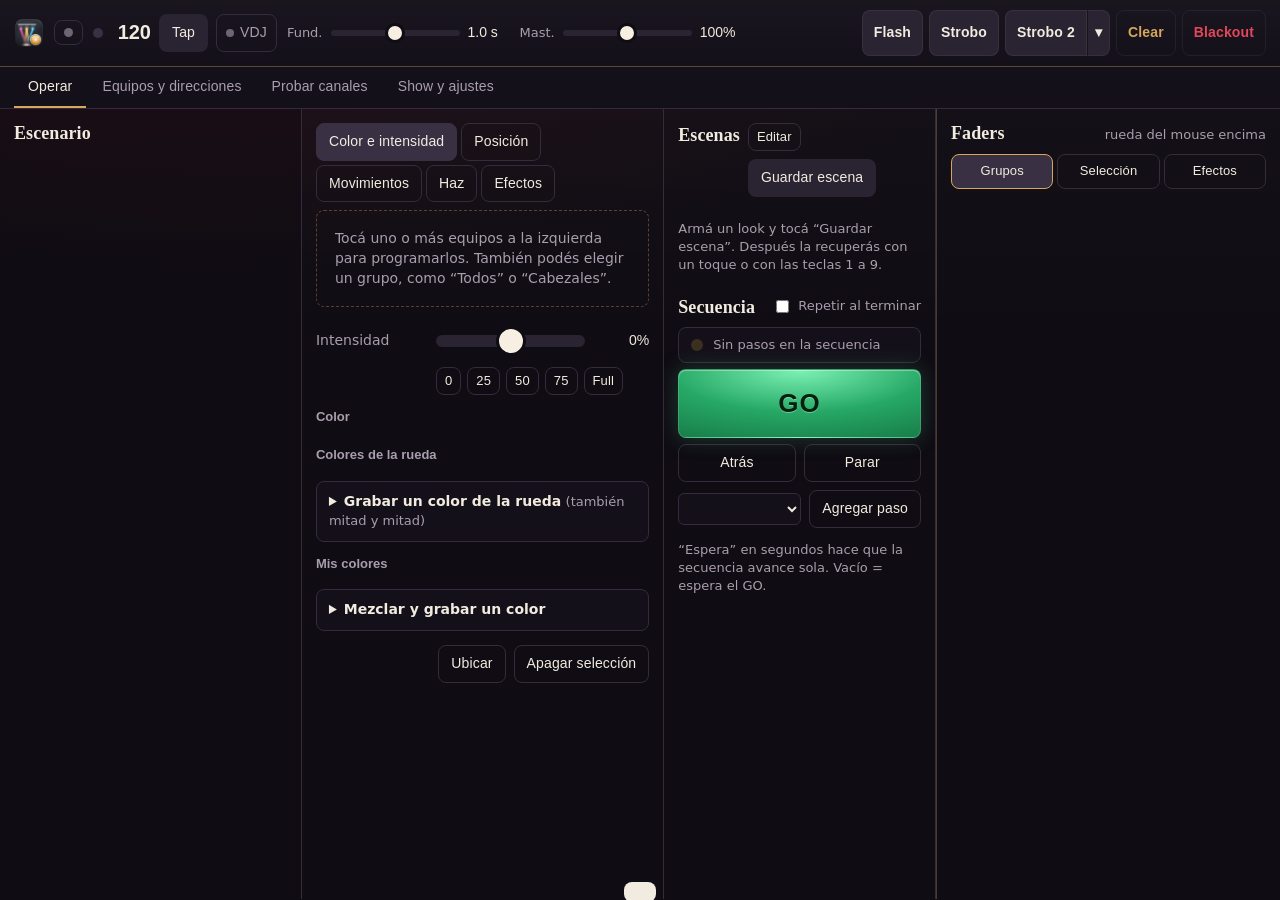
==== commit 753b4f27: "2.1: columna de faders (grupos, selección, efectos) con rueda del mouse, grupos Trípode/Perimetral, " ====
--- a/web/index.html
+++ b/web/index.html
@@ -167,6 +167,8 @@
         <p class="hint">Elegí primero una posición y después un movimiento: cada cabezal se mueve alrededor de donde está. Podés cambiar de posición con el movimiento andando.</p>
         <h3>Posiciones</h3>
         <div class="layouts" id="layouts"></div>
+        <div class="slider" style="margin-top:10px"><label for="movHeight">Altura</label><input type="range" id="movHeight" min="-1" max="1" step="0.01" value="0"><output id="movHeightVal">—</output></div>
+        <div class="pct"><button class="small ghost" data-hgt="-0.55">Público</button><button class="small ghost" data-hgt="0">Frente</button><button class="small ghost" data-hgt="0.5">Arriba</button><button class="small ghost" data-hgt="1">Bien alto</button></div>
         <div class="colhead" style="margin-top:14px"><h3 style="margin:0">Movimientos</h3><span class="row" style="gap:6px"><button class="ghost small" id="btnMovStack" aria-pressed="false" title="Prendido: cada movimiento nuevo se suma a los que ya andan (hasta 4)">Sumar movimientos</button><button class="ghost small" id="btnMovStop">Frenar movimiento</button></span></div>
         <div class="movgrid" id="movPresets"></div>
         <div id="movList"></div>
@@ -175,7 +177,7 @@
           <summary><h2>Ajustar frente al público</h2><span class="hint" id="frontSummary"></span></summary>
           <ol class="steps">
             <li>Tocá <b>un</b> cabezal en el escenario.</li>
-            <li>Apuntalo al centro del público, a la altura de la cabeza de la gente. Usá el recuadro de <a href="#" data-goto="pos">Posición</a> o estas flechas:
+            <li>Apuntalo <b>derecho hacia adelante</b> (como mira el trípode, sin girarlo hacia el centro), a la altura de la cabeza de la gente. Usá el recuadro de <a href="#" data-goto="pos">Posición</a> o estas flechas:
               <div class="nudge" data-nudgebox></div></li>
             <li><button id="btnFrontSave">Este es su frente</button> y repetí con el siguiente cabezal.</li>
           </ol>
@@ -215,7 +217,9 @@
       </div>
 
       <div class="ppanel" data-p="fx">
-        <h3 id="fxDimTitle" style="margin-top:4px">Intensidad</h3>
+        <h3 style="margin-top:4px">Paleta de colores <span class="hint">(cambia los colores de los efectos de color, también los que ya están andando)</span></h3>
+        <div class="palettes" id="palettes"></div>
+        <h3 id="fxDimTitle">Intensidad</h3>
         <div class="fxpresets" id="fxDim"></div>
         <h3 id="fxColTitle">Color</h3>
         <div class="fxpresets" id="fxCol"></div>
@@ -243,6 +247,17 @@
       <div class="row"><select id="cueScene" class="grow"></select><button class="ghost" id="btnAddCue">Agregar paso</button></div>
       <p class="hint">“Espera” en segundos hace que la secuencia avance sola. Vacío = espera el GO.</p>
     </div>
+
+    <div class="col fadercol">
+      <div class="colhead"><h2>Faders</h2><span class="hint">rueda del mouse encima</span></div>
+      <div class="fdtabs" id="fdTabs" role="tablist">
+        <button data-bank="grupos" class="on" role="tab">Grupos</button>
+        <button data-bank="sel" role="tab">Selección</button>
+        <button data-bank="efx" role="tab">Efectos</button>
+      </div>
+      <p class="hint fdhint" id="fdHint"></p>
+      <div class="fdbank" id="fdBank"></div>
+    </div>
   </section>
 
   <!-- ======================================================== PATCH -->
@@ -250,8 +265,9 @@
     <div class="page">
       <p class="hint">Cada equipo escucha a partir de su dirección DMX. Tiene que coincidir con la que configuraste en el display del equipo (por ejemplo d001), y el equipo tiene que estar en el mismo modo de canales que su perfil (por ejemplo 12CH). Si el equipo usa más canales que el perfil, sus últimos canales se pisan con el equipo de al lado: es una causa típica de reseteos solos.</p>
       <div id="conflicts"></div>
+      <datalist id="groupList"></datalist>
       <table>
-        <thead><tr><th></th><th>Nombre</th><th>Tipo</th><th>Dibujo</th><th>Dirección</th><th>Canales</th><th>Invertir</th><th></th></tr></thead>
+        <thead><tr><th></th><th>Nombre</th><th>Grupo</th><th>Tipo</th><th>Dibujo</th><th>Dirección</th><th>Canales</th><th>Invertir</th><th></th></tr></thead>
         <tbody id="patchRows"></tbody>
       </table>
       <div class="dmxbar" id="dmxbar" title="Uso del universo DMX (512 canales)"></div>
@@ -262,6 +278,7 @@
           <label class="hint">Cantidad <input type="number" id="addCount" min="1" max="32" value="1"></label>
           <label class="hint">Desde dirección <input type="number" id="addAddr" min="1" max="512" placeholder="auto"></label>
           <input type="text" id="addName" placeholder="Nombre (opcional)">
+          <input type="text" id="addGroup" placeholder="Grupo (opcional)" list="groupList" title="Por ejemplo Trípode o Perimetral">
           <button id="btnAddFix">Agregar</button>
         </div>
         <p class="hint" id="addNote"></p>
@@ -283,6 +300,14 @@
       <div class="grid2" id="wheelEditors"></div>
       <div class="box" id="strobeEdit"></div>
       <div class="box" id="prismEdit"></div>
+      <div class="box" id="refreshEdit">
+        <h2>Equipos que se quedan con un color viejo</h2>
+        <label class="row" style="margin-top:8px"><input type="checkbox" id="profWake"> Despertarlos al conectar la interfaz</label>
+        <p class="hint">Al abrir el programa, les sube y baja de a un canal (dimmer, rojo, verde, azul, blanco) con el dimmer en cero. Sirve para equipos que arrancan con un color "colgado" (por ejemplo, blanco mezclado) hasta que el canal se mueve.</p>
+        <div class="row"><button class="ghost small" id="btnWakeOne">Despertar este equipo ahora</button></div>
+        <label class="row" style="margin-top:12px"><input type="checkbox" id="profRefresh"> Además, refrescar los canales cada 2 segundos</label>
+        <p class="hint">Mueve los canales 2 pasos y los devuelve. Dejalo apagado si el equipo titila.</p>
+      </div>
       <div class="row" style="margin-top:12px">
         <button id="btnSaveProfile">Guardar perfil</button>
         <input type="text" id="newProfileName" placeholder="Nombre para guardarlo como perfil nuevo">
@@ -333,6 +358,7 @@
               <option value="sim">Simulador, sin interfaz</option>
             </select>
             <button class="ghost" id="btnReconnect">Reconectar</button>
+            <button class="ghost" id="btnWakeAll" title="Para los equipos que se quedan con un color viejo (por ejemplo, después de apagarlos y prenderlos)">Despertar equipos</button>
           </div>
           <div class="row" style="margin-top:8px">
             <label class="hint" for="outRate">Ritmo de envío</label>
@@ -356,7 +382,7 @@
         </div>
         <div class="box">
           <h2>Control desde el celular</h2>
-          <label class="row" style="margin-top:8px"><input type="checkbox" id="remote"> Permitir controlar desde otros equipos de la red Wi-Fi</label>
+          <label class="row" style="margin-top:8px"><input type="checkbox" id="remote"> Permitir controlar desde el celular (misma red Wi-Fi)</label>
           <p class="hint" id="remoteHint"></p>
         </div>
         <div class="box">
@@ -382,6 +408,7 @@
 
 <div id="toast"></div>
 <div id="lost"><div><h2 style="color:var(--text);font-size:20px">Se perdió la conexión con el programa</h2><p class="hint">Si lo cerraste, volvé a abrirlo. Reintentando…</p></div></div>
+<script src="faders.js"></script>
 <script src="app.js"></script>
 </body>
 </html>
--- a/web/style.css
+++ b/web/style.css
@@ -133,7 +133,7 @@
 .view.on { display: block; }
 
 /* ---------------------------------------------------------- operar ---- */
-#operar.on { display: grid; grid-template-columns: minmax(290px, 1fr) minmax(380px, 1.25fr) minmax(300px, 1fr); }
+#operar.on { display: grid; grid-template-columns: minmax(260px, 1fr) minmax(350px, 1.2fr) minmax(240px, .9fr) 344px; }
 .col { padding: 14px; overflow: auto; border-right: 1px solid var(--line); min-height: 0; }
 .col:last-child { border-right: 0; }
 .colhead { display: flex; align-items: baseline; justify-content: space-between; gap: 8px; margin-bottom: 10px; }
@@ -654,3 +654,38 @@
 .swatch.cur { outline: 2px solid var(--amber); outline-offset: 2px; }
 .stage .tile .nm { background: rgba(10, 8, 13, .72); border-radius: 6px; padding: 0 5px; margin-top: 1px; }
 #patchRows td label.hint { white-space: nowrap; margin-right: 6px; }
+
+/* ---------------------------------------------------------- faders ---- */
+.fadercol { display: flex; flex-direction: column; overflow: hidden; background: linear-gradient(90deg, rgba(26,21,32,.9), rgba(20,16,25,.9)); border-left: 1px solid rgba(217,165,91,.3); }
+.fdtabs { display: grid; grid-template-columns: repeat(3, 1fr); gap: 4px; margin-bottom: 8px; }
+.fdtabs button { background: transparent; border: 1px solid var(--line); padding: 7px 4px; font-size: 13px; }
+.fdtabs button.on { background: var(--ctrl-hi); border-color: var(--amber); color: var(--text); }
+.fdhint { min-height: 0; margin: 0 0 6px; }
+.fdhint:empty { display: none; }
+.fdbank { flex: 1; min-height: 300px; display: flex; gap: 4px; justify-content: space-between; overflow-x: auto; overflow-y: hidden; padding-bottom: 2px; }
+.fd { display: flex; flex-direction: column; align-items: center; gap: 6px; flex: 1 1 0; min-width: 46px; max-width: 84px; }
+.fd-name { display: flex; align-items: center; justify-content: center; gap: 4px; font: 600 11px/1.15 var(--body); color: var(--text); max-width: 100%; height: 26px; text-align: center; }
+.fd-name i { display: none; }
+.fd-name span { overflow: hidden; display: -webkit-box; -webkit-line-clamp: 2; -webkit-box-orient: vertical; overflow-wrap: normal; }
+.fd-val { font: 700 16px var(--num); font-variant-numeric: tabular-nums; height: 20px; white-space: nowrap; }
+.fd-track { position: relative; flex: 1; width: 100%; max-width: 54px; min-height: 120px; touch-action: none; cursor: ns-resize; border-radius: 8px; outline: none; }
+.fd-rail, .fd-fill { position: absolute; left: 50%; width: 6px; margin-left: -3px; border-radius: 3px; }
+.fd-rail { top: 13px; bottom: 13px; background: var(--ctrl); box-shadow: inset 0 1px 2px rgba(0,0,0,.6); }
+.fd-fill { bottom: 13px; height: calc(var(--v, 0) * (100% - 26px)); background: var(--c); box-shadow: 0 0 10px var(--c); }
+.fd-cap { position: absolute; left: 3px; right: 3px; height: 26px; bottom: calc(var(--v, 0) * (100% - 26px)); border-radius: 6px;
+  background: linear-gradient(#f2ebdf, #b8ad9e); border: 1px solid #0f0c13; box-shadow: 0 4px 10px rgba(0,0,0,.6); }
+.fd-cap::after { content: ""; position: absolute; left: 6px; right: 6px; top: 11px; height: 2px; background: #0f0c13; }
+.fd.active .fd-cap, .fd-track:focus-visible .fd-cap { box-shadow: 0 0 0 2px var(--amber), 0 4px 10px rgba(0,0,0,.6); }
+.fd-btn { width: 100%; padding: 9px 0; font: 600 12.5px var(--num); background: var(--ctrl); border: 1px solid var(--ctrl-hi); touch-action: none; }
+.fd-btn.held { background: #fff; color: #000; box-shadow: 0 0 16px rgba(255,255,255,.5); }
+.fd-btn.on { background: var(--red); color: #fff; border-color: var(--red); }
+.fd-nobtn { visibility: hidden; height: 36px; }
+@media (max-width: 1100px) { .fadercol { border-left: 0; } .fdbank { height: 440px; flex: none; } }
+
+/* paletas rápidas */
+.palettes { display: flex; flex-wrap: wrap; gap: 6px; margin: 2px 0 12px; }
+.palettes button { display: flex; align-items: center; gap: 6px; padding: 6px 10px; background: transparent; border: 1px solid var(--line); font-size: 13px; }
+.palettes button.on { border-color: var(--amber); background: var(--ctrl-hi); }
+.palettes .dots { display: flex; }
+.palettes .dots i { width: 10px; height: 10px; border-radius: 50%; margin-left: -3px; border: 1px solid rgba(0,0,0,.5); }
+.palettes button.on { color: var(--text); }
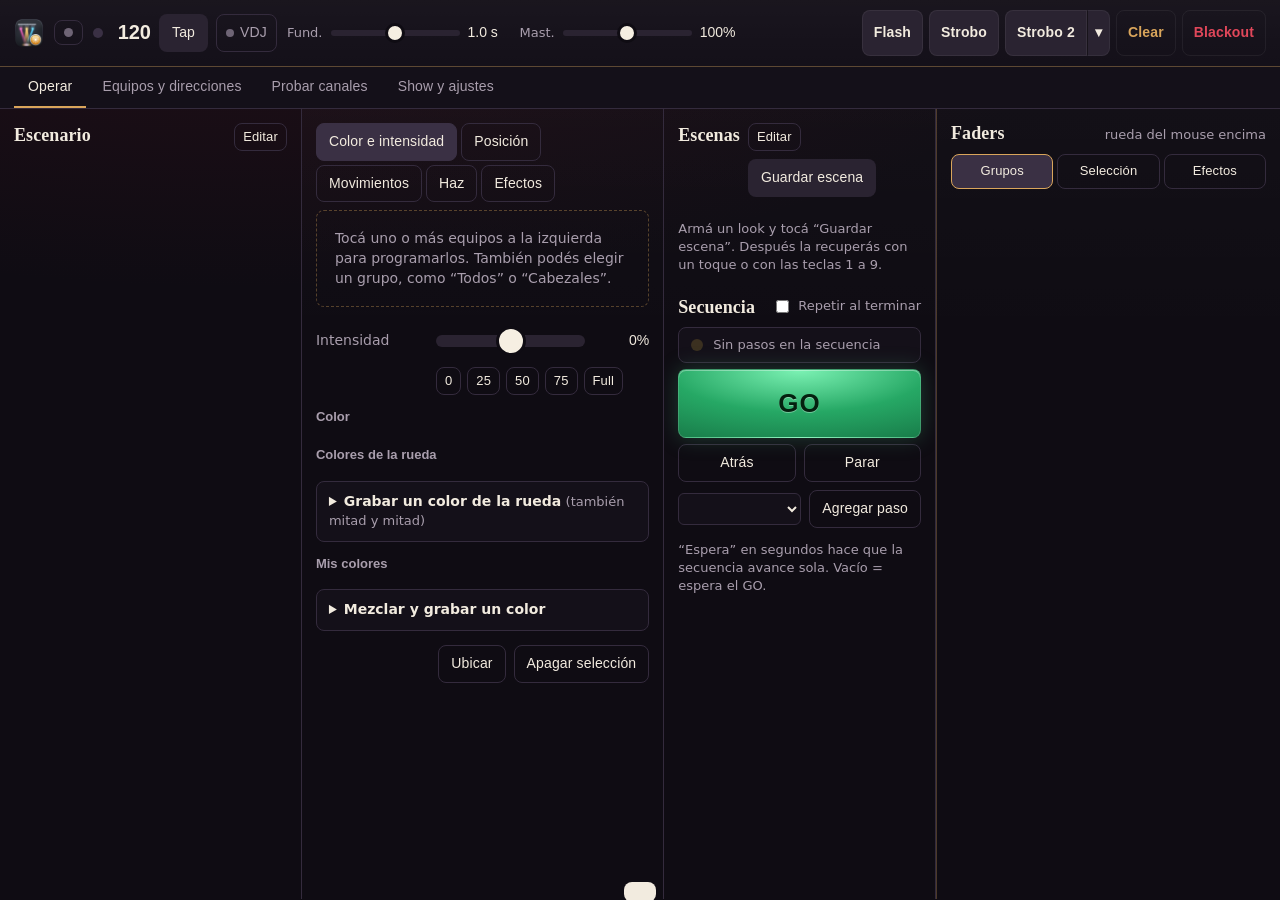
==== commit 861040b0: "2.3: escenario editable (agregar truss y lugares en el piso, arrastrar equipos, agregar equipos a ca" ====
--- a/web/index.html
+++ b/web/index.html
@@ -68,7 +68,7 @@
   <!-- ======================================================= OPERAR -->
   <section id="operar" class="view on">
     <div class="col">
-      <div class="colhead"><h2>Escenario</h2><span class="hint" id="selCount"></span></div>
+      <div class="colhead"><h2>Escenario</h2><span class="hint" id="selCount"></span><button class="small ghost" id="stageEdit" title="Agregar truss y lugares en el piso, mover equipos de fila">Editar</button></div>
       <div class="chips" id="groupChips"></div>
       <div id="tileGroups"></div>
     </div>
--- a/web/style.css
+++ b/web/style.css
@@ -689,3 +689,52 @@
 .palettes .dots { display: flex; }
 .palettes .dots i { width: 10px; height: 10px; border-radius: 50%; margin-left: -3px; border: 1px solid rgba(0,0,0,.5); }
 .palettes button.on { color: var(--text); }
+
+/* nombre de cada truss: tocarlo elige el grupo; las flechas cambian el orden de las filas */
+.rig .tag { display: flex; align-items: center; gap: 2px; padding: 0 2px 0 0; z-index: 3; }
+.rig .tag button { background: transparent; border: 0; color: var(--muted); font: 500 12px var(--num); padding: 2px 6px; border-radius: 4px; min-height: 0; }
+.rig .tag button:hover:not(:disabled) { color: var(--text); background: rgba(255,255,255,.08); }
+.rig .tag .rowmv { font-size: 10px; padding: 2px 5px; opacity: .7; }
+.rig .tag .rowmv:disabled { opacity: .2; cursor: default; }
+
+/* ------------------------------------------------ escenario editable ---- */
+#stageEdit.on { background: var(--amber); color: var(--amber-ink); }
+.stage .apron { height: auto; min-height: 104px; overflow: visible; }
+.stage .apron::before { overflow: hidden; }
+.rig .tag .rowname { color: var(--muted); }
+span.rowname { padding: 2px 6px; }
+/* filas en el piso: sin truss, los equipos parados tiran el haz para arriba */
+.rig.floor-rig { position: relative; z-index: 2; padding: 26px 0 8px; }
+.rig.floor-rig .fixrow { justify-content: space-evenly; gap: 2px; padding-left: 0; }
+.rig .ftag { position: absolute; left: 4px; top: 4px; }
+.floor-rig .tile .body { transform: scaleY(-1); }
+.stage .floor-rig .tile .beam { top: auto; bottom: calc(100% - 16px); transform-origin: 50% 100%;
+  clip-path: polygon(0 0, 100% 0, calc(50% + 4px) 100%, calc(50% - 4px) 100%);
+  background: linear-gradient(0deg, var(--c) 0%, color-mix(in srgb, var(--c) 55%, transparent) 45%, transparent 96%); }
+.stage .floor-rig .tile.i-humo .body { transform: none; }
+/* modo edición */
+.stage.editing { outline: 1px dashed rgba(217, 165, 91, .55); outline-offset: -1px; }
+.stage.editing .tile { cursor: grab; }
+.stage.editing .tile .beam { opacity: 0 !important; }
+.tile .nm small { display: block; font: 500 10px var(--num); color: var(--muted); }
+.tile.dragging { opacity: .35; }
+.tile.drop-before { box-shadow: -3px 0 0 var(--amber); }
+.fixrow.drop-end { box-shadow: inset -3px 0 0 var(--amber); }
+.stage.editing .rig .tag { flex-wrap: wrap; gap: 4px; padding: 3px; background: rgba(12, 9, 15, .92); border: 1px solid var(--line); }
+.stage.editing { padding-top: 76px; }
+.stage.editing .rig .truss .tag { top: auto; bottom: calc(100% + 6px); right: 4px; }
+.stage.editing .rig { margin-bottom: 96px; }
+.stage.editing .rig.floor-rig { padding-top: 70px; margin-bottom: 0; }
+.stage.editing .rig .ftag { right: 4px; }
+.rig .tag .rowin { width: auto; min-width: 0; padding: 3px 6px; font: 600 12px var(--num); background: var(--ctrl); border: 1px solid var(--line); border-radius: 4px; color: var(--text); }
+.rig .tag select { padding: 2px 4px; font: 500 12px var(--num); background: var(--ctrl); color: var(--text); border: 1px solid var(--line); border-radius: 4px; }
+.rig .tag .rowbtn { background: var(--ctrl); color: var(--text); padding: 3px 8px; font: 600 12px var(--num); }
+.rig .tag .rowdel { color: var(--red); }
+.dropme { flex: 1; text-align: center; padding: 22px 8px; border: 1px dashed var(--line); border-radius: 8px; color: var(--muted); font-size: 12.5px; }
+.rowadd { position: relative; z-index: 4; display: flex; flex-wrap: wrap; align-items: center; gap: 6px; margin-top: 8px; padding: 8px; border-radius: 8px; background: rgba(12, 9, 15, .95); border: 1px solid var(--amber); }
+.rowadd select { max-width: 100%; flex: 1 1 160px; }
+.rowadd input { width: 64px; }
+.rowadd label { display: flex; align-items: center; gap: 4px; font-size: 12px; color: var(--muted); }
+.stagebar { display: flex; flex-wrap: wrap; align-items: center; gap: 6px; margin-top: 8px; }
+.stagebar .hint { flex: 1 1 100%; margin: 0; order: 3; }
+.stagebar .primary { margin-left: auto; }
